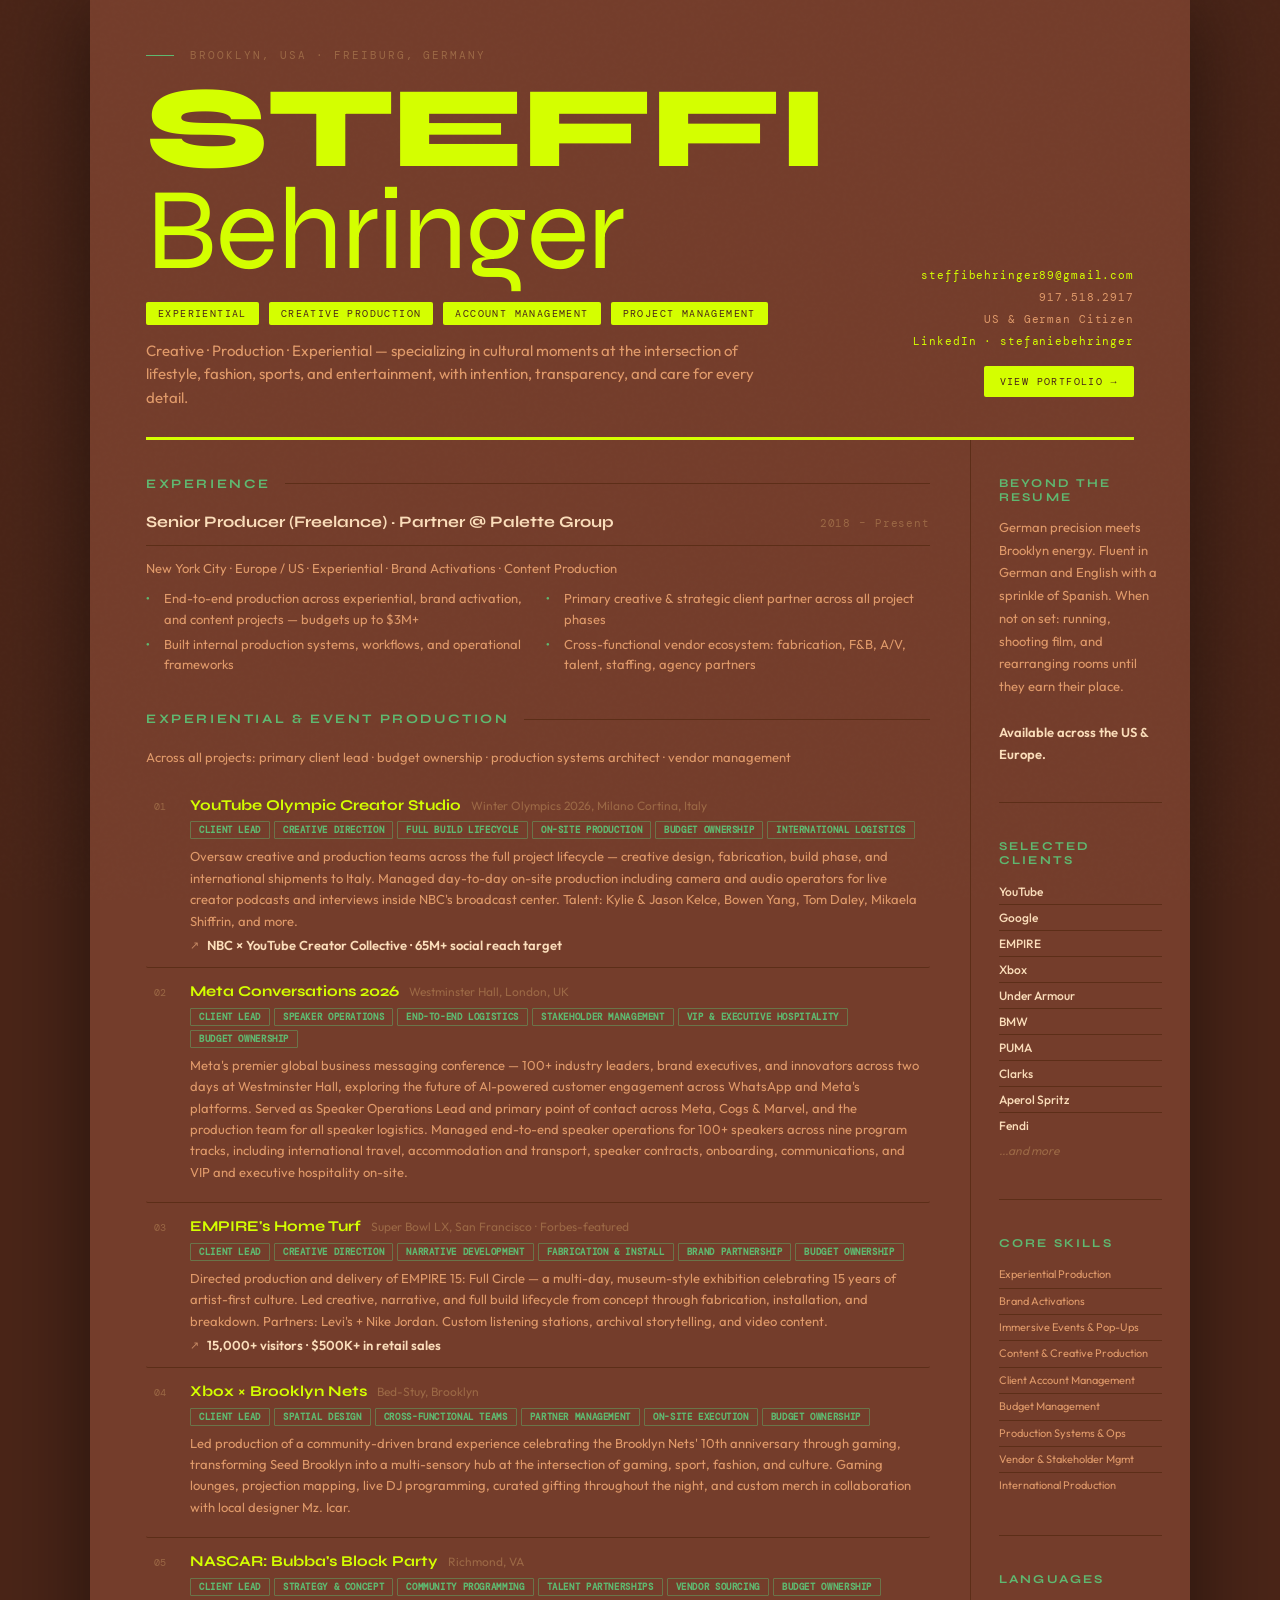
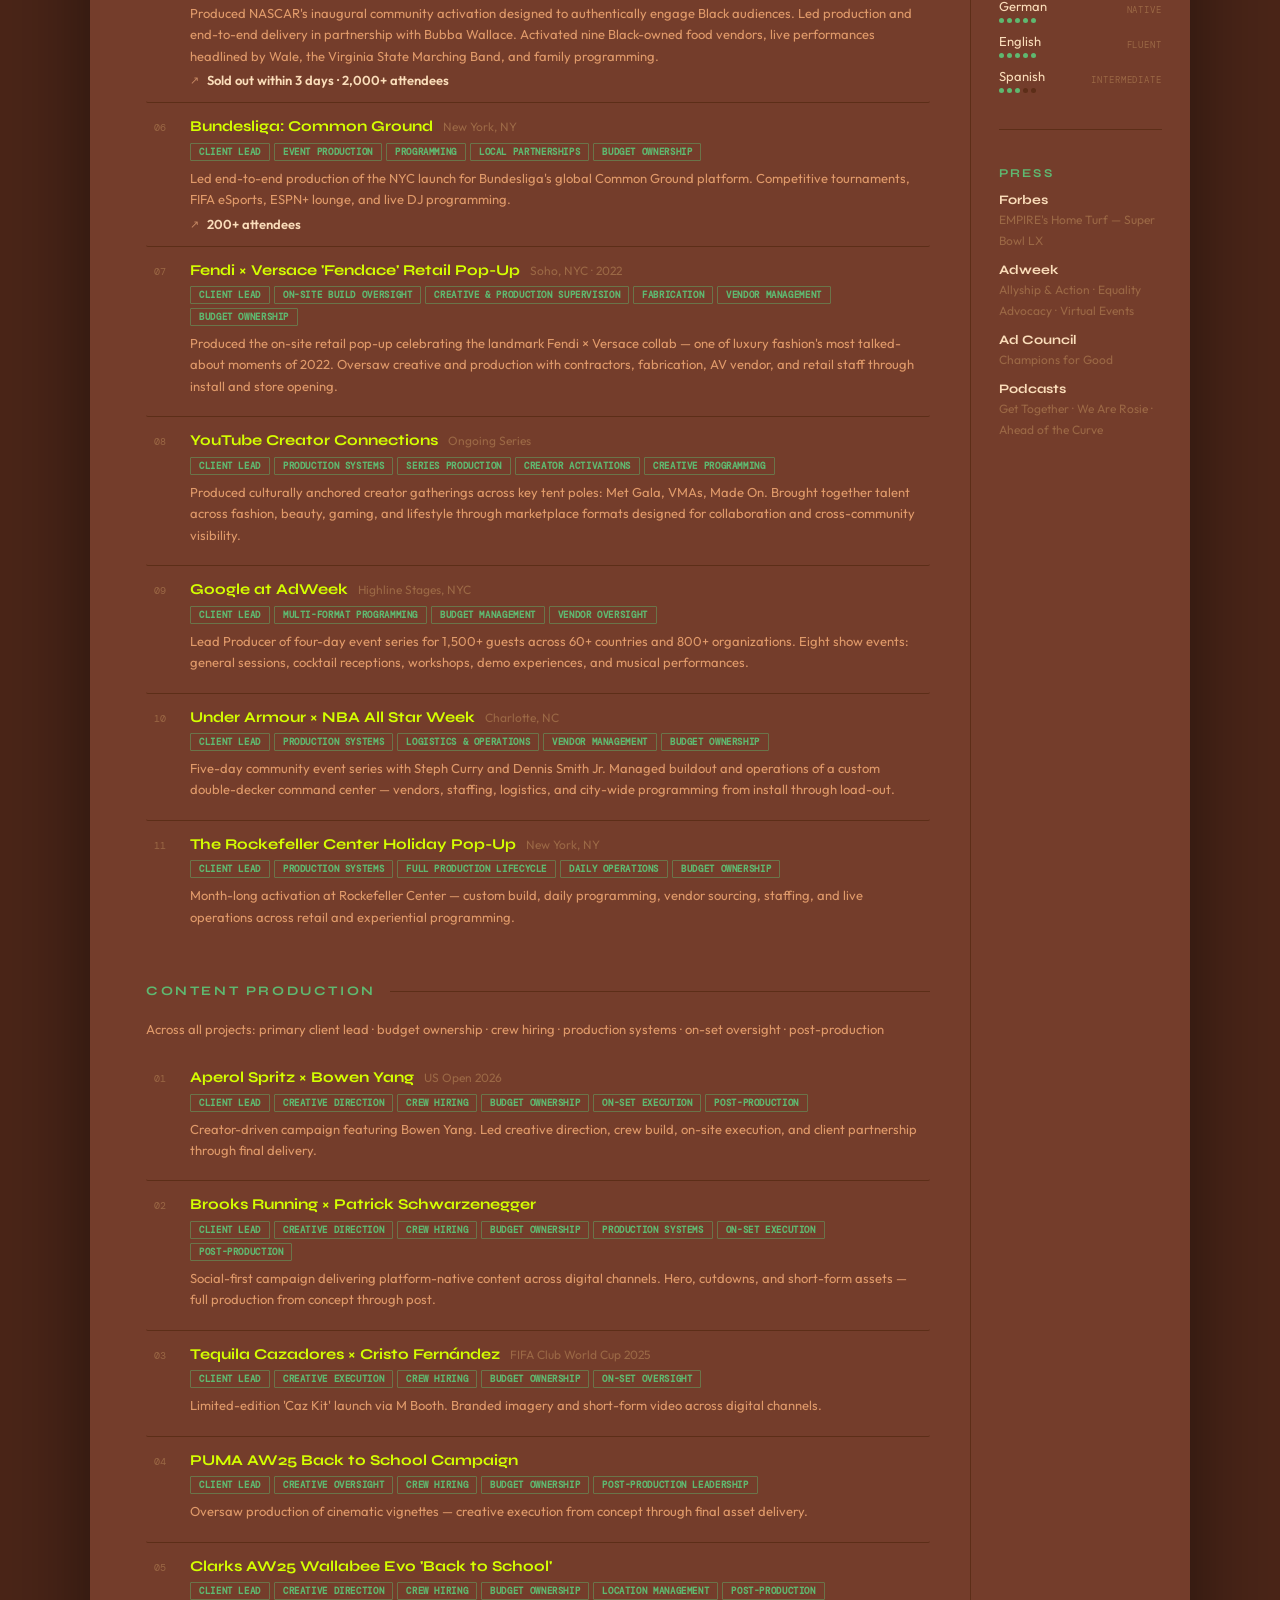
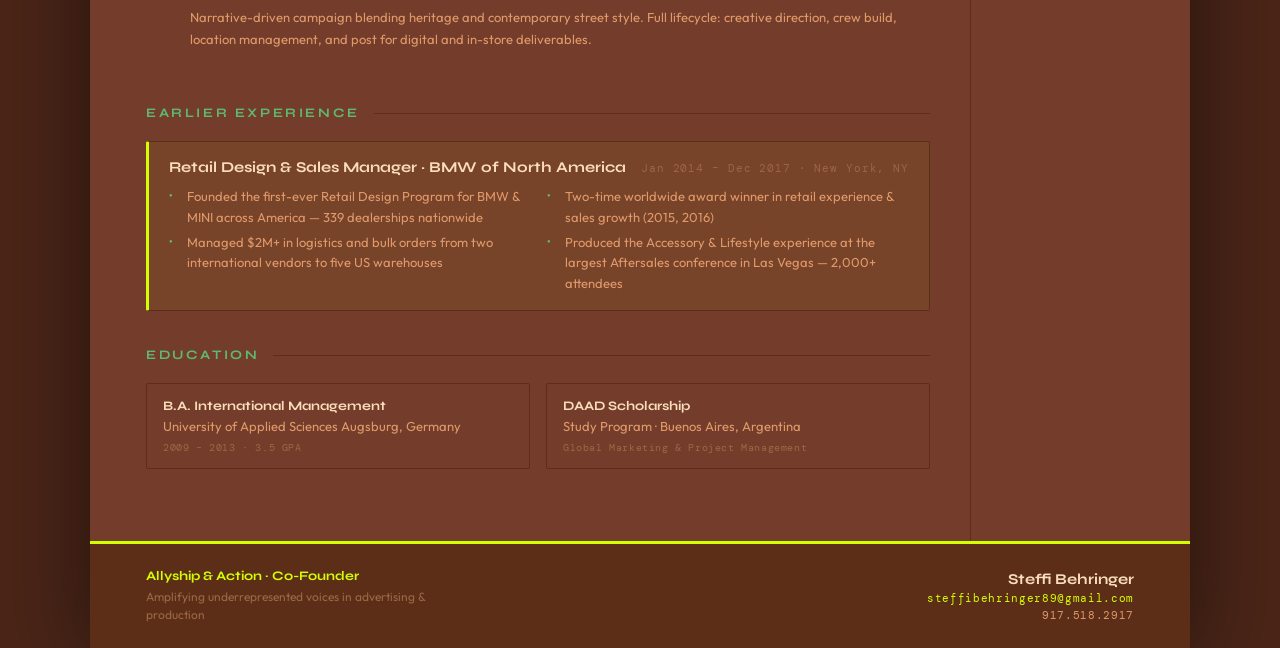
==== resume/index.html @ 8897d14d "Rebuild: portfolio homepage + resume, real photos, client-name grid" ====
<!DOCTYPE html>
<html lang="en">
<head>
<meta charset="UTF-8">
<meta name="viewport" content="width=device-width, initial-scale=1.0">
<title>Steffi Behringer — Producer</title>
<link rel="preconnect" href="https://fonts.googleapis.com">
<link rel="preconnect" href="https://fonts.gstatic.com" crossorigin>
<link href="https://fonts.googleapis.com/css2?family=Syne:wght@400;600;700;800&family=Outfit:wght@300;400;500;600&family=DM+Mono:wght@300;400&display=swap" rel="stylesheet">

<style>
* { box-sizing: border-box; margin: 0; padding: 0; }

:root {
  --bg:     #743D2B;
  --ink:    #FADDBA;
  --neon:   #D4FF00;
  --peach:  #C68863;
  --green:  #5FB870;
  --mid:    #E09A6A;
  --lt:     #9B6845;
  --rule:   #5C2E18;
  --display:'Syne', sans-serif;
  --body:   'Outfit', sans-serif;
  --mono:   'DM Mono', monospace;
}

html { background: #4A2518; }

body {
  background: var(--bg);
  color: var(--ink);
  font-family: var(--body);
  max-width: 1100px;
  margin: 0 auto;
  position: relative;
  box-shadow: 0 8px 80px rgba(0,0,0,0.5);
  min-height: 100vh;
}

body::before {
  content: '';
  position: fixed;
  inset: 0;
  background-image: url("data:image/svg+xml,%3Csvg viewBox='0 0 256 256' xmlns='http://www.w3.org/2000/svg'%3E%3Cfilter id='noise'%3E%3CfeTurbulence type='fractalNoise' baseFrequency='0.9' numOctaves='4' stitchTiles='stitch'/%3E%3C/filter%3E%3Crect width='100%25' height='100%25' filter='url(%23noise)' opacity='0.04'/%3E%3C/svg%3E");
  pointer-events: none;
  opacity: 0.35;
  z-index: 0;
}

/* ── MASTHEAD ── */
.masthead {
  padding: 48px 56px 0;
  display: grid;
  grid-template-columns: 1fr auto;
  align-items: end;
  gap: 32px;
  position: relative;
  z-index: 1;
}

.issue-line {
  font-family: var(--mono);
  font-size: 11px;
  letter-spacing: 0.18em;
  color: var(--lt);
  text-transform: uppercase;
  margin-bottom: 16px;
  display: flex;
  align-items: center;
  gap: 16px;
}
.issue-line::before {
  content: '';
  display: inline-block;
  width: 28px; height: 1px;
  background: var(--green);
}

.name-first {
  font-family: var(--display);
  font-size: clamp(72px, 10vw, 116px);
  font-weight: 800;
  line-height: 0.88;
  color: var(--neon);
  letter-spacing: -0.02em;
  display: block;
}
.name-last {
  font-family: var(--display);
  font-size: clamp(72px, 10vw, 116px);
  font-weight: 400;
  line-height: 0.88;
  color: var(--neon);
  letter-spacing: -0.01em;
  display: block;
}

/* Pills: neon yellow bg, dark text */
.title-strip {
  margin-top: 20px;
  display: flex;
  align-items: center;
  gap: 10px;
  flex-wrap: wrap;
}
.title-pill {
  font-family: var(--mono);
  font-size: 10px;
  letter-spacing: 0.14em;
  text-transform: uppercase;
  color: #4A2518;
  background: var(--neon);
  padding: 5px 12px;
  border-radius: 2px;
}

.masthead-right {
  display: flex;
  flex-direction: column;
  align-items: flex-end;
  gap: 8px;
  padding-bottom: 12px;
}
.contact-line {
  font-family: var(--mono);
  font-size: 11px;
  letter-spacing: 0.08em;
  color: var(--mid);
  text-align: right;
  line-height: 2;
}
.contact-line a { color: var(--neon); text-decoration: none; }

/* ── VIEW PORTFOLIO BUTTON ── */
.portfolio-btn {
  font-family: var(--mono);
  font-size: 10px;
  letter-spacing: 0.14em;
  text-transform: uppercase;
  color: #4A2518;
  background: var(--neon);
  padding: 9px 16px;
  border-radius: 2px;
  text-decoration: none;
  display: inline-flex;
  align-items: center;
  gap: 8px;
  margin-top: 6px;
  transition: transform 0.15s ease, box-shadow 0.15s ease;
}
.portfolio-btn:hover { transform: translateY(-1px); box-shadow: 0 6px 18px rgba(0, 0, 0, 0.35); }

/* ── ACCENT RULE ── */
.accent-rule {
  height: 3px;
  background: var(--neon);
  margin: 28px 56px 0;
  position: relative;
  z-index: 1;
}

/* ── MAIN GRID ── */
.main-grid {
  display: grid;
  grid-template-columns: 1fr 220px;
  gap: 0;
  position: relative;
  z-index: 1;
}

/* ── SIDEBAR ── */
.sidebar {
  border-left: 1px solid var(--rule);
  padding: 36px 28px;
  display: flex;
  flex-direction: column;
  gap: 36px;
}

.sidebar-label {
  font-family: var(--display);
  font-size: 12px;
  font-weight: 700;
  letter-spacing: 0.18em;
  text-transform: uppercase;
  color: var(--green);
  margin-bottom: 12px;
  display: block;
}

.beyond-text {
  font-family: var(--body);
  font-size: 13px;
  line-height: 1.75;
  color: var(--mid);
}
.beyond-text strong {
  font-weight: 600;
  color: var(--ink);
}

.sidebar-divider { height: 1px; background: var(--rule); }

.competency-list { list-style: none; }
.competency-list li {
  font-family: var(--body);
  font-size: 11px;
  color: var(--mid);
  padding: 5px 0;
  border-bottom: 1px solid var(--rule);
  line-height: 1.4;
}
.competency-list li:last-child { border-bottom: none; }

.press-item { margin-bottom: 12px; }
.press-outlet {
  font-family: var(--display);
  font-size: 13px;
  font-weight: 700;
  color: var(--ink);
  display: block;
}
.press-desc {
  font-family: var(--body);
  font-size: 12px;
  color: var(--lt);
  line-height: 1.5;
}

.lang-list { display: flex; flex-direction: column; gap: 10px; }
.lang-item { display: flex; justify-content: space-between; align-items: center; }
.lang-name { font-family: var(--body); font-size: 13px; color: var(--ink); }
.lang-level { font-family: var(--mono); font-size: 9px; letter-spacing: 0.1em; color: var(--lt); text-transform: uppercase; }
.lang-dots { display: flex; gap: 3px; margin-top: 4px; }
.lang-dot { width: 5px; height: 5px; border-radius: 50%; background: var(--rule); }
.lang-dot.filled { background: var(--green); }

/* ── MAIN CONTENT ── */
.content { padding: 36px 40px 36px 56px; }

.section { margin-bottom: 36px; }

.section-header {
  display: flex;
  align-items: center;
  gap: 14px;
  margin-bottom: 20px;
}
.section-title {
  font-family: var(--display);
  font-size: 13px;
  font-weight: 700;
  letter-spacing: 0.2em;
  text-transform: uppercase;
  color: var(--green);
  white-space: nowrap;
}
.section-rule { flex: 1; height: 1px; background: var(--rule); }

.palette-role {
  display: grid;
  grid-template-columns: 1fr auto;
  align-items: baseline;
  gap: 16px;
  margin-bottom: 14px;
  padding-bottom: 14px;
  border-bottom: 1px solid var(--rule);
}
.palette-title {
  font-family: var(--display);
  font-size: 16px;
  font-weight: 700;
  color: var(--ink);
}
.palette-dates {
  font-family: var(--mono);
  font-size: 11px;
  letter-spacing: 0.08em;
  color: var(--lt);
}
.palette-meta {
  font-family: var(--body);
  font-size: 13px;
  color: var(--mid);
  margin-bottom: 12px;
}
.palette-bullets {
  list-style: none;
  display: grid;
  grid-template-columns: 1fr 1fr;
  gap: 4px 16px;
  margin-bottom: 4px;
}
.palette-bullets li {
  font-family: var(--body);
  font-size: 13px;
  color: var(--mid);
  padding-left: 18px;
  position: relative;
  line-height: 1.6;
}
.palette-bullets li::before {
  content: '●';
  position: absolute;
  left: 0;
  color: var(--green);
  font-size: 6px;
  top: 6px;
}

.subsection-label {
  font-family: var(--display);
  font-size: 14px;
  font-weight: 700;
  color: var(--ink);
  margin: 22px 0 14px;
  padding-bottom: 6px;
  border-bottom: 1px solid var(--rule);
  display: flex;
  align-items: center;
  gap: 10px;
}
.subsection-label::before {
  content: '';
  display: inline-block;
  width: 6px; height: 6px;
  border-radius: 50%;
  background: var(--neon);
  flex-shrink: 0;
}

.content-intro {
  font-family: var(--body);
  font-size: 13px;
  color: var(--mid);
  margin-bottom: 14px;
  line-height: 1.6;
}

.project-list { display: flex; flex-direction: column; gap: 0; }

.project-item {
  display: grid;
  grid-template-columns: auto 1fr;
  gap: 0 16px;
  padding: 14px 8px;
  border-bottom: 1px solid var(--rule);
  align-items: start;
  transition: background 0.15s;
  cursor: default;
  border-radius: 2px;
}
.project-item:hover { background: rgba(212,255,0,0.04); }
.project-item:last-child { border-bottom: none; }

.project-number {
  font-family: var(--mono);
  font-size: 10px;
  color: var(--lt);
  line-height: 1.8;
  min-width: 20px;
  padding-top: 2px;
}

.project-name-row {
  display: flex;
  align-items: baseline;
  gap: 10px;
  flex-wrap: wrap;
  margin-bottom: 6px;
}
.project-name {
  font-family: var(--display);
  font-size: 15px;
  font-weight: 700;
  color: var(--neon);
  line-height: 1.3;
}
.project-location {
  font-family: var(--body);
  font-size: 12px;
  color: var(--lt);
}

.project-tags {
  display: flex;
  flex-wrap: wrap;
  gap: 4px;
  margin-bottom: 7px;
}
.project-tag {
  font-family: var(--mono);
  font-size: 9px;
  font-weight: 700;
  letter-spacing: 0.07em;
  text-transform: uppercase;
  color: var(--green);
  border: 1px solid rgba(95,184,112,0.45);
  padding: 2px 8px;
  border-radius: 1px;
  background: transparent;
}

.project-desc {
  font-family: var(--body);
  font-size: 13px;
  color: var(--mid);
  line-height: 1.65;
  margin-bottom: 5px;
}
.project-impact {
  font-family: var(--body);
  font-size: 13px;
  font-weight: 600;
  color: var(--ink);
  display: flex;
  align-items: center;
  gap: 8px;
}
.project-impact::before { content: '↗'; color: var(--peach); font-size: 11px; font-family: var(--mono); font-weight: 300; }

/* ── BMW ── */
.bmw-block {
  background: rgba(212,255,0,0.03);
  border: 1px solid var(--rule);
  border-left: 3px solid var(--neon);
  padding: 16px 20px;
  border-radius: 2px;
}
.bmw-header {
  display: flex;
  justify-content: space-between;
  align-items: baseline;
  margin-bottom: 10px;
  flex-wrap: wrap;
  gap: 8px;
}
.bmw-title { font-family: var(--display); font-size: 15px; font-weight: 700; color: var(--ink); }
.bmw-dates { font-family: var(--mono); font-size: 11px; color: var(--lt); letter-spacing: 0.08em; }
.bmw-bullets { list-style: none; display: grid; grid-template-columns: 1fr 1fr; gap: 4px 16px; }
.bmw-bullets li {
  font-family: var(--body);
  font-size: 13px;
  color: var(--mid);
  padding-left: 18px;
  position: relative;
  line-height: 1.6;
}
.bmw-bullets li::before { content: '●'; position: absolute; left: 0; color: var(--green); font-size: 6px; top: 5px; }

/* ── EDUCATION ── */
.edu-strip { display: grid; grid-template-columns: 1fr 1fr; gap: 16px; }
.edu-card { padding: 14px 16px; border: 1px solid var(--rule); border-radius: 2px; }
.edu-degree { font-family: var(--display); font-size: 13px; font-weight: 700; color: var(--ink); margin-bottom: 3px; }
.edu-school { font-family: var(--body); font-size: 13px; color: var(--mid); line-height: 1.4; }
.edu-detail { font-family: var(--mono); font-size: 10px; color: var(--lt); letter-spacing: 0.06em; margin-top: 6px; }

/* ── FOOTER ── */
.footer-strip {
  border-top: 3px solid var(--neon);
  background: #5C2E18;
  padding: 24px 56px;
  display: flex;
  justify-content: space-between;
  align-items: center;
  flex-wrap: wrap;
  gap: 16px;
  position: relative;
  z-index: 1;
}
.footer-left {
  display: flex;
  flex-direction: column;
  gap: 4px;
}
.footer-allyship-title {
  font-family: var(--display);
  font-size: 13px;
  font-weight: 700;
  color: var(--neon);
}
.footer-allyship-sub {
  font-family: var(--body);
  font-size: 12px;
  color: var(--lt);
  max-width: 340px;
  line-height: 1.5;
}
.footer-right {
  display: flex;
  flex-direction: column;
  align-items: flex-end;
  gap: 3px;
}
.footer-name {
  font-family: var(--display);
  font-size: 15px;
  font-weight: 700;
  color: var(--ink);
}
.footer-contact-detail {
  font-family: var(--mono);
  font-size: 11px;
  letter-spacing: 0.06em;
  color: var(--mid);
}
.footer-contact-detail a { color: var(--neon); text-decoration: none; }

/* ── POSITIONING STATEMENT ── */
.positioning {
  font-family: var(--body);
  font-size: 15px;
  color: var(--mid);
  margin-top: 14px;
  margin-bottom: 0;
  line-height: 1.55;
  max-width: 620px;
}

/* ── CLIENT LOGO STRIP ── */
.client-strip {
  background: #5C2E18;
  border-top: 1px solid var(--rule);
  border-bottom: 1px solid var(--rule);
  padding: 18px 56px;
  position: relative;
  z-index: 1;
}
.client-strip-label {
  font-family: var(--mono);
  font-size: 9px;
  letter-spacing: 0.22em;
  text-transform: uppercase;
  color: var(--lt);
  margin-bottom: 14px;
  display: flex;
  align-items: center;
  gap: 12px;
}
.client-strip-label::after {
  content: '';
  flex: 1;
  height: 1px;
  background: var(--rule);
}
.client-logos {
  display: flex;
  align-items: center;
  flex-wrap: wrap;
}
.client-logo {
  font-family: var(--display);
  font-size: 12px;
  font-weight: 700;
  letter-spacing: 0.1em;
  text-transform: uppercase;
  color: var(--neon);
  padding: 6px 20px;
  border-right: 1px solid var(--rule);
  transition: opacity 0.2s;
  white-space: nowrap;
}
.client-logo:last-child { border-right: none; }
.client-logo:hover { opacity: 0.7; }

@media print {
  html { background: var(--bg); }
  body { box-shadow: none; max-width: 100%; }
  .project-item:hover { background: transparent; }
}
</style>
</head>
<body>

<!-- ── MASTHEAD ── -->
<header class="masthead">
  <div class="masthead-left">
    <div class="issue-line">Brooklyn, USA · Freiburg, Germany</div>
    <div class="name-block">
      <span class="name-first">STEFFI</span>
      <span class="name-last">Behringer</span>
    </div>
    <div class="title-strip">
      <span class="title-pill">Experiential</span>
      <span class="title-pill">Creative Production</span>
      <span class="title-pill">Account Management</span>
      <span class="title-pill">Project Management</span>
    </div>
    <p class="positioning">Creative · Production · Experiential — specializing in cultural moments at the intersection of lifestyle, fashion, sports, and entertainment, with intention, transparency, and care for every detail.</p>
  </div>
  <div class="masthead-right">
    <div class="contact-line">
      <a href="mailto:steffibehringer89@gmail.com">steffibehringer89@gmail.com</a><br>
      917.518.2917<br>
      US &amp; German Citizen<br>
      <a href="https://linkedin.com/in/stefaniebehringer">LinkedIn · stefaniebehringer</a>
    </div>
    <a href="../" class="portfolio-btn">View Portfolio →</a>
  </div>
</header>

<div class="accent-rule"></div>

<!-- ── MAIN ── -->
<div class="main-grid">

  <!-- ── CONTENT ── -->
  <main class="content">

    <!-- PALETTE GROUP -->
    <section class="section">
      <div class="section-header">
        <span class="section-title">Experience</span>
        <div class="section-rule"></div>
      </div>
      <div class="palette-role">
        <div class="palette-title">Senior Producer (Freelance)  ·  Partner @ Palette Group</div>
        <div class="palette-dates">2018 – Present</div>
      </div>
      <div class="palette-meta">New York City · Europe / US · Experiential · Brand Activations · Content Production</div>
      <ul class="palette-bullets">
        <li>End-to-end production across experiential, brand activation, and content projects — budgets up to $3M+</li>
        <li>Primary creative &amp; strategic client partner across all project phases</li>
        <li>Built internal production systems, workflows, and operational frameworks</li>
        <li>Cross-functional vendor ecosystem: fabrication, F&amp;B, A/V, talent, staffing, agency partners</li>
      </ul>
    </section>

    <!-- EXPERIENTIAL -->
    <section class="section">
      <div class="section-header">
        <span class="section-title">Experiential &amp; Event Production</span>
        <div class="section-rule"></div>
      </div>
      <p class="content-intro">Across all projects: primary client lead · budget ownership · production systems architect · vendor management</p>

      <div class="project-list">

        <div class="project-item">
          <div class="project-number">01</div>
          <div class="project-body">
            <div class="project-name-row">
              <span class="project-name">YouTube Olympic Creator Studio</span>
              <span class="project-location">Winter Olympics 2026, Milano Cortina, Italy</span>
            </div>
            <div class="project-tags">
              <span class="project-tag">Client Lead</span>
              <span class="project-tag">Creative Direction</span>
              <span class="project-tag">Full Build Lifecycle</span>
              <span class="project-tag">On-Site Production</span>
              <span class="project-tag">Budget Ownership</span>
              <span class="project-tag">International Logistics</span>
            </div>
            <p class="project-desc">Oversaw creative and production teams across the full project lifecycle — creative design, fabrication, build phase, and international shipments to Italy. Managed day-to-day on-site production including camera and audio operators for live creator podcasts and interviews inside NBC's broadcast center. Talent: Kylie &amp; Jason Kelce, Bowen Yang, Tom Daley, Mikaela Shiffrin, and more.</p>
            <div class="project-impact">NBC × YouTube Creator Collective · 65M+ social reach target</div>
          </div>
        </div>

        <div class="project-item">
          <div class="project-number">02</div>
          <div class="project-body">
            <div class="project-name-row">
              <span class="project-name">Meta Conversations 2026</span>
              <span class="project-location">Westminster Hall, London, UK</span>
            </div>
            <div class="project-tags">
              <span class="project-tag">Client Lead</span>
              <span class="project-tag">Speaker Operations</span>
              <span class="project-tag">End-to-End Logistics</span>
              <span class="project-tag">Stakeholder Management</span>
              <span class="project-tag">VIP &amp; Executive Hospitality</span>
              <span class="project-tag">Budget Ownership</span>
            </div>
            <p class="project-desc">Meta's premier global business messaging conference — 100+ industry leaders, brand executives, and innovators across two days at Westminster Hall, exploring the future of AI-powered customer engagement across WhatsApp and Meta's platforms. Served as Speaker Operations Lead and primary point of contact across Meta, Cogs &amp; Marvel, and the production team for all speaker logistics. Managed end-to-end speaker operations for 100+ speakers across nine program tracks, including international travel, accommodation and transport, speaker contracts, onboarding, communications, and VIP and executive hospitality on-site.</p>
          </div>
        </div>

        <div class="project-item">
          <div class="project-number">03</div>
          <div class="project-body">
            <div class="project-name-row">
              <span class="project-name">EMPIRE's Home Turf</span>
              <span class="project-location">Super Bowl LX, San Francisco · Forbes-featured</span>
            </div>
            <div class="project-tags">
              <span class="project-tag">Client Lead</span>
              <span class="project-tag">Creative Direction</span>
              <span class="project-tag">Narrative Development</span>
              <span class="project-tag">Fabrication &amp; Install</span>
              <span class="project-tag">Brand Partnership</span>
              <span class="project-tag">Budget Ownership</span>
            </div>
            <p class="project-desc">Directed production and delivery of EMPIRE 15: Full Circle — a multi-day, museum-style exhibition celebrating 15 years of artist-first culture. Led creative, narrative, and full build lifecycle from concept through fabrication, installation, and breakdown. Partners: Levi's + Nike Jordan. Custom listening stations, archival storytelling, and video content.</p>
            <div class="project-impact">15,000+ visitors · $500K+ in retail sales</div>
          </div>
        </div>

        <div class="project-item">
          <div class="project-number">04</div>
          <div class="project-body">
            <div class="project-name-row">
              <span class="project-name">Xbox × Brooklyn Nets</span>
              <span class="project-location">Bed-Stuy, Brooklyn</span>
            </div>
            <div class="project-tags">
              <span class="project-tag">Client Lead</span>
              <span class="project-tag">Spatial Design</span>
              <span class="project-tag">Cross-Functional Teams</span>
              <span class="project-tag">Partner Management</span>
              <span class="project-tag">On-Site Execution</span>
              <span class="project-tag">Budget Ownership</span>
            </div>
            <p class="project-desc">Led production of a community-driven brand experience celebrating the Brooklyn Nets' 10th anniversary through gaming, transforming Seed Brooklyn into a multi-sensory hub at the intersection of gaming, sport, fashion, and culture. Gaming lounges, projection mapping, live DJ programming, curated gifting throughout the night, and custom merch in collaboration with local designer Mz. Icar.</p>
          </div>
        </div>

        <div class="project-item">
          <div class="project-number">05</div>
          <div class="project-body">
            <div class="project-name-row">
              <span class="project-name">NASCAR: Bubba's Block Party</span>
              <span class="project-location">Richmond, VA</span>
            </div>
            <div class="project-tags">
              <span class="project-tag">Client Lead</span>
              <span class="project-tag">Strategy &amp; Concept</span>
              <span class="project-tag">Community Programming</span>
              <span class="project-tag">Talent Partnerships</span>
              <span class="project-tag">Vendor Sourcing</span>
              <span class="project-tag">Budget Ownership</span>
            </div>
            <p class="project-desc">Produced NASCAR's inaugural community activation designed to authentically engage Black audiences. Led production and end-to-end delivery in partnership with Bubba Wallace. Activated nine Black-owned food vendors, live performances headlined by Wale, the Virginia State Marching Band, and family programming.</p>
            <div class="project-impact">Sold out within 3 days · 2,000+ attendees</div>
          </div>
        </div>

        <div class="project-item">
          <div class="project-number">06</div>
          <div class="project-body">
            <div class="project-name-row">
              <span class="project-name">Bundesliga: Common Ground</span>
              <span class="project-location">New York, NY</span>
            </div>
            <div class="project-tags">
              <span class="project-tag">Client Lead</span>
              <span class="project-tag">Event Production</span>
              <span class="project-tag">Programming</span>
              <span class="project-tag">Local Partnerships</span>
              <span class="project-tag">Budget Ownership</span>
            </div>
            <p class="project-desc">Led end-to-end production of the NYC launch for Bundesliga's global Common Ground platform. Competitive tournaments, FIFA eSports, ESPN+ lounge, and live DJ programming.</p>
            <div class="project-impact">200+ attendees</div>
          </div>
        </div>

        <div class="project-item">
          <div class="project-number">07</div>
          <div class="project-body">
            <div class="project-name-row">
              <span class="project-name">Fendi × Versace 'Fendace' Retail Pop-Up</span>
              <span class="project-location">Soho, NYC · 2022</span>
            </div>
            <div class="project-tags">
              <span class="project-tag">Client Lead</span>
              <span class="project-tag">On-Site Build Oversight</span>
              <span class="project-tag">Creative &amp; Production Supervision</span>
              <span class="project-tag">Fabrication</span>
              <span class="project-tag">Vendor Management</span>
              <span class="project-tag">Budget Ownership</span>
            </div>
            <p class="project-desc">Produced the on-site retail pop-up celebrating the landmark Fendi × Versace collab — one of luxury fashion's most talked-about moments of 2022. Oversaw creative and production with contractors, fabrication, AV vendor, and retail staff through install and store opening.</p>
          </div>
        </div>

        <div class="project-item">
          <div class="project-number">08</div>
          <div class="project-body">
            <div class="project-name-row">
              <span class="project-name">YouTube Creator Connections</span>
              <span class="project-location">Ongoing Series</span>
            </div>
            <div class="project-tags">
              <span class="project-tag">Client Lead</span>
              <span class="project-tag">Production Systems</span>
              <span class="project-tag">Series Production</span>
              <span class="project-tag">Creator Activations</span>
              <span class="project-tag">Creative Programming</span>
            </div>
            <p class="project-desc">Produced culturally anchored creator gatherings across key tent poles: Met Gala, VMAs, Made On. Brought together talent across fashion, beauty, gaming, and lifestyle through marketplace formats designed for collaboration and cross-community visibility.</p>
          </div>
        </div>

        <div class="project-item">
          <div class="project-number">09</div>
          <div class="project-body">
            <div class="project-name-row">
              <span class="project-name">Google at AdWeek</span>
              <span class="project-location">Highline Stages, NYC</span>
            </div>
            <div class="project-tags">
              <span class="project-tag">Client Lead</span>
              <span class="project-tag">Multi-Format Programming</span>
              <span class="project-tag">Budget Management</span>
              <span class="project-tag">Vendor Oversight</span>
            </div>
            <p class="project-desc">Lead Producer of four-day event series for 1,500+ guests across 60+ countries and 800+ organizations. Eight show events: general sessions, cocktail receptions, workshops, demo experiences, and musical performances.</p>
          </div>
        </div>

        <div class="project-item">
          <div class="project-number">10</div>
          <div class="project-body">
            <div class="project-name-row">
              <span class="project-name">Under Armour × NBA All Star Week</span>
              <span class="project-location">Charlotte, NC</span>
            </div>
            <div class="project-tags">
              <span class="project-tag">Client Lead</span>
              <span class="project-tag">Production Systems</span>
              <span class="project-tag">Logistics &amp; Operations</span>
              <span class="project-tag">Vendor Management</span>
              <span class="project-tag">Budget Ownership</span>
            </div>
            <p class="project-desc">Five-day community event series with Steph Curry and Dennis Smith Jr. Managed buildout and operations of a custom double-decker command center — vendors, staffing, logistics, and city-wide programming from install through load-out.</p>
          </div>
        </div>

        <div class="project-item">
          <div class="project-number">11</div>
          <div class="project-body">
            <div class="project-name-row">
              <span class="project-name">The Rockefeller Center Holiday Pop-Up</span>
              <span class="project-location">New York, NY</span>
            </div>
            <div class="project-tags">
              <span class="project-tag">Client Lead</span>
              <span class="project-tag">Production Systems</span>
              <span class="project-tag">Full Production Lifecycle</span>
              <span class="project-tag">Daily Operations</span>
              <span class="project-tag">Budget Ownership</span>
            </div>
            <p class="project-desc">Month-long activation at Rockefeller Center — custom build, daily programming, vendor sourcing, staffing, and live operations across retail and experiential programming.</p>
          </div>
        </div>

      </div>
    </section>

    <!-- CONTENT PRODUCTION -->
    <section class="section">
      <div class="section-header">
        <span class="section-title">Content Production</span>
        <div class="section-rule"></div>
      </div>
      <p class="content-intro">Across all projects: primary client lead · budget ownership · crew hiring · production systems · on-set oversight · post-production</p>

      <div class="project-list">

        <div class="project-item">
          <div class="project-number">01</div>
          <div class="project-body">
            <div class="project-name-row">
              <span class="project-name">Aperol Spritz × Bowen Yang</span>
              <span class="project-location">US Open 2026</span>
            </div>
            <div class="project-tags">
              <span class="project-tag">Client Lead</span>
              <span class="project-tag">Creative Direction</span>
              <span class="project-tag">Crew Hiring</span>
              <span class="project-tag">Budget Ownership</span>
              <span class="project-tag">On-Set Execution</span>
              <span class="project-tag">Post-Production</span>
            </div>
            <p class="project-desc">Creator-driven campaign featuring Bowen Yang. Led creative direction, crew build, on-site execution, and client partnership through final delivery.</p>
          </div>
        </div>

        <div class="project-item">
          <div class="project-number">02</div>
          <div class="project-body">
            <div class="project-name-row">
              <span class="project-name">Brooks Running × Patrick Schwarzenegger</span>
            </div>
            <div class="project-tags">
              <span class="project-tag">Client Lead</span>
              <span class="project-tag">Creative Direction</span>
              <span class="project-tag">Crew Hiring</span>
              <span class="project-tag">Budget Ownership</span>
              <span class="project-tag">Production Systems</span>
              <span class="project-tag">On-Set Execution</span>
              <span class="project-tag">Post-Production</span>
            </div>
            <p class="project-desc">Social-first campaign delivering platform-native content across digital channels. Hero, cutdowns, and short-form assets — full production from concept through post.</p>
          </div>
        </div>

        <div class="project-item">
          <div class="project-number">03</div>
          <div class="project-body">
            <div class="project-name-row">
              <span class="project-name">Tequila Cazadores × Cristo Fernández</span>
              <span class="project-location">FIFA Club World Cup 2025</span>
            </div>
            <div class="project-tags">
              <span class="project-tag">Client Lead</span>
              <span class="project-tag">Creative Execution</span>
              <span class="project-tag">Crew Hiring</span>
              <span class="project-tag">Budget Ownership</span>
              <span class="project-tag">On-Set Oversight</span>
            </div>
            <p class="project-desc">Limited-edition 'Caz Kit' launch via M Booth. Branded imagery and short-form video across digital channels.</p>
          </div>
        </div>

        <div class="project-item">
          <div class="project-number">04</div>
          <div class="project-body">
            <div class="project-name-row">
              <span class="project-name">PUMA AW25 Back to School Campaign</span>
            </div>
            <div class="project-tags">
              <span class="project-tag">Client Lead</span>
              <span class="project-tag">Creative Oversight</span>
              <span class="project-tag">Crew Hiring</span>
              <span class="project-tag">Budget Ownership</span>
              <span class="project-tag">Post-Production Leadership</span>
            </div>
            <p class="project-desc">Oversaw production of cinematic vignettes — creative execution from concept through final asset delivery.</p>
          </div>
        </div>

        <div class="project-item">
          <div class="project-number">05</div>
          <div class="project-body">
            <div class="project-name-row">
              <span class="project-name">Clarks AW25 Wallabee Evo 'Back to School'</span>
            </div>
            <div class="project-tags">
              <span class="project-tag">Client Lead</span>
              <span class="project-tag">Creative Direction</span>
              <span class="project-tag">Crew Hiring</span>
              <span class="project-tag">Budget Ownership</span>
              <span class="project-tag">Location Management</span>
              <span class="project-tag">Post-Production</span>
            </div>
            <p class="project-desc">Narrative-driven campaign blending heritage and contemporary street style. Full lifecycle: creative direction, crew build, location management, and post for digital and in-store deliverables.</p>
          </div>
        </div>

      </div>
    </section>

    <!-- BMW -->
    <section class="section">
      <div class="section-header">
        <span class="section-title">Earlier Experience</span>
        <div class="section-rule"></div>
      </div>
      <div class="bmw-block">
        <div class="bmw-header">
          <div class="bmw-title">Retail Design &amp; Sales Manager · BMW of North America</div>
          <div class="bmw-dates">Jan 2014 – Dec 2017 · New York, NY</div>
        </div>
        <ul class="bmw-bullets">
          <li>Founded the first-ever Retail Design Program for BMW &amp; MINI across America — 339 dealerships nationwide</li>
          <li>Two-time worldwide award winner in retail experience &amp; sales growth (2015, 2016)</li>
          <li>Managed $2M+ in logistics and bulk orders from two international vendors to five US warehouses</li>
          <li>Produced the Accessory &amp; Lifestyle experience at the largest Aftersales conference in Las Vegas — 2,000+ attendees</li>
        </ul>
      </div>
    </section>

    <!-- EDUCATION -->
    <section class="section">
      <div class="section-header">
        <span class="section-title">Education</span>
        <div class="section-rule"></div>
      </div>
      <div class="edu-strip">
        <div class="edu-card">
          <div class="edu-degree">B.A. International Management</div>
          <div class="edu-school">University of Applied Sciences Augsburg, Germany</div>
          <div class="edu-detail">2009 – 2013 · 3.5 GPA</div>
        </div>
        <div class="edu-card">
          <div class="edu-degree">DAAD Scholarship</div>
          <div class="edu-school">Study Program · Buenos Aires, Argentina</div>
          <div class="edu-detail">Global Marketing &amp; Project Management</div>
        </div>
      </div>
    </section>

  </main>

  <!-- ── SIDEBAR ── -->
  <aside class="sidebar">

    <div>
      <span class="sidebar-label">Beyond the Resume</span>
      <p class="beyond-text">
        German precision meets Brooklyn energy. Fluent in German and English with a sprinkle of Spanish. When not on set: running, shooting film, and rearranging rooms until they earn their place.<br><br>
        <strong>Available across the US &amp; Europe.</strong>
      </p>
    </div>

    <div class="sidebar-divider"></div>

    <div>
      <span class="sidebar-label">Selected Clients</span>
      <div class="competency-list">
        <div style="font-family:var(--body);font-size:12px;color:var(--ink);padding:5px 0;border-bottom:1px solid var(--rule);font-weight:500;">YouTube</div>
        <div style="font-family:var(--body);font-size:12px;color:var(--ink);padding:5px 0;border-bottom:1px solid var(--rule);font-weight:500;">Google</div>
        <div style="font-family:var(--body);font-size:12px;color:var(--ink);padding:5px 0;border-bottom:1px solid var(--rule);font-weight:500;">EMPIRE</div>
        <div style="font-family:var(--body);font-size:12px;color:var(--ink);padding:5px 0;border-bottom:1px solid var(--rule);font-weight:500;">Xbox</div>
        <div style="font-family:var(--body);font-size:12px;color:var(--ink);padding:5px 0;border-bottom:1px solid var(--rule);font-weight:500;">Under Armour</div>
        <div style="font-family:var(--body);font-size:12px;color:var(--ink);padding:5px 0;border-bottom:1px solid var(--rule);font-weight:500;">BMW</div>
        <div style="font-family:var(--body);font-size:12px;color:var(--ink);padding:5px 0;border-bottom:1px solid var(--rule);font-weight:500;">PUMA</div>
        <div style="font-family:var(--body);font-size:12px;color:var(--ink);padding:5px 0;border-bottom:1px solid var(--rule);font-weight:500;">Clarks</div>
        <div style="font-family:var(--body);font-size:12px;color:var(--ink);padding:5px 0;border-bottom:1px solid var(--rule);font-weight:500;">Aperol Spritz</div>
        <div style="font-family:var(--body);font-size:12px;color:var(--ink);padding:5px 0;font-weight:500;">Fendi</div>
        <div style="font-family:var(--body);font-size:12px;color:var(--lt);padding:5px 0;font-style:italic;">...and more</div>
      </div>
    </div>

    <div class="sidebar-divider"></div>

    <div>
      <span class="sidebar-label">Core Skills</span>
      <ul class="competency-list">
        <li>Experiential Production</li>
        <li>Brand Activations</li>
        <li>Immersive Events &amp; Pop-Ups</li>
        <li>Content &amp; Creative Production</li>
        <li>Client Account Management</li>
        <li>Budget Management</li>
        <li>Production Systems &amp; Ops</li>
        <li>Vendor &amp; Stakeholder Mgmt</li>
        <li>International Production</li>
      </ul>
    </div>

    <div class="sidebar-divider"></div>

    <div>
      <span class="sidebar-label">Languages</span>
      <div class="lang-list">
        <div class="lang-item">
          <div>
            <div class="lang-name">German</div>
            <div class="lang-dots">
              <div class="lang-dot filled"></div><div class="lang-dot filled"></div>
              <div class="lang-dot filled"></div><div class="lang-dot filled"></div>
              <div class="lang-dot filled"></div>
            </div>
          </div>
          <div class="lang-level">Native</div>
        </div>
        <div class="lang-item">
          <div>
            <div class="lang-name">English</div>
            <div class="lang-dots">
              <div class="lang-dot filled"></div><div class="lang-dot filled"></div>
              <div class="lang-dot filled"></div><div class="lang-dot filled"></div>
              <div class="lang-dot filled"></div>
            </div>
          </div>
          <div class="lang-level">Fluent</div>
        </div>
        <div class="lang-item">
          <div>
            <div class="lang-name">Spanish</div>
            <div class="lang-dots">
              <div class="lang-dot filled"></div><div class="lang-dot filled"></div>
              <div class="lang-dot filled"></div><div class="lang-dot"></div>
              <div class="lang-dot"></div>
            </div>
          </div>
          <div class="lang-level">Intermediate</div>
        </div>
      </div>
    </div>

    <div class="sidebar-divider"></div>

    <div>
      <span class="sidebar-label">Press</span>
      <div class="press-list">
        <div class="press-item">
          <span class="press-outlet">Forbes</span>
          <span class="press-desc">EMPIRE's Home Turf — Super Bowl LX</span>
        </div>
        <div class="press-item">
          <span class="press-outlet">Adweek</span>
          <span class="press-desc">Allyship &amp; Action · Equality Advocacy · Virtual Events</span>
        </div>
        <div class="press-item">
          <span class="press-outlet">Ad Council</span>
          <span class="press-desc">Champions for Good</span>
        </div>
        <div class="press-item">
          <span class="press-outlet">Podcasts</span>
          <span class="press-desc">Get Together · We Are Rosie · Ahead of the Curve</span>
        </div>
      </div>
    </div>

  </aside>
</div>

<!-- ── FOOTER ── -->
<footer class="footer-strip">
  <div class="footer-left">
    <div class="footer-allyship-title">Allyship &amp; Action · Co-Founder</div>
    <div class="footer-allyship-sub">Amplifying underrepresented voices in advertising &amp; production</div>
  </div>
  <div class="footer-right">
    <div class="footer-name">Steffi Behringer</div>
    <div class="footer-contact-detail"><a href="mailto:steffibehringer89@gmail.com">steffibehringer89@gmail.com</a></div>
    <div class="footer-contact-detail">917.518.2917</div>
  </div>
</footer>

</body>
</html>
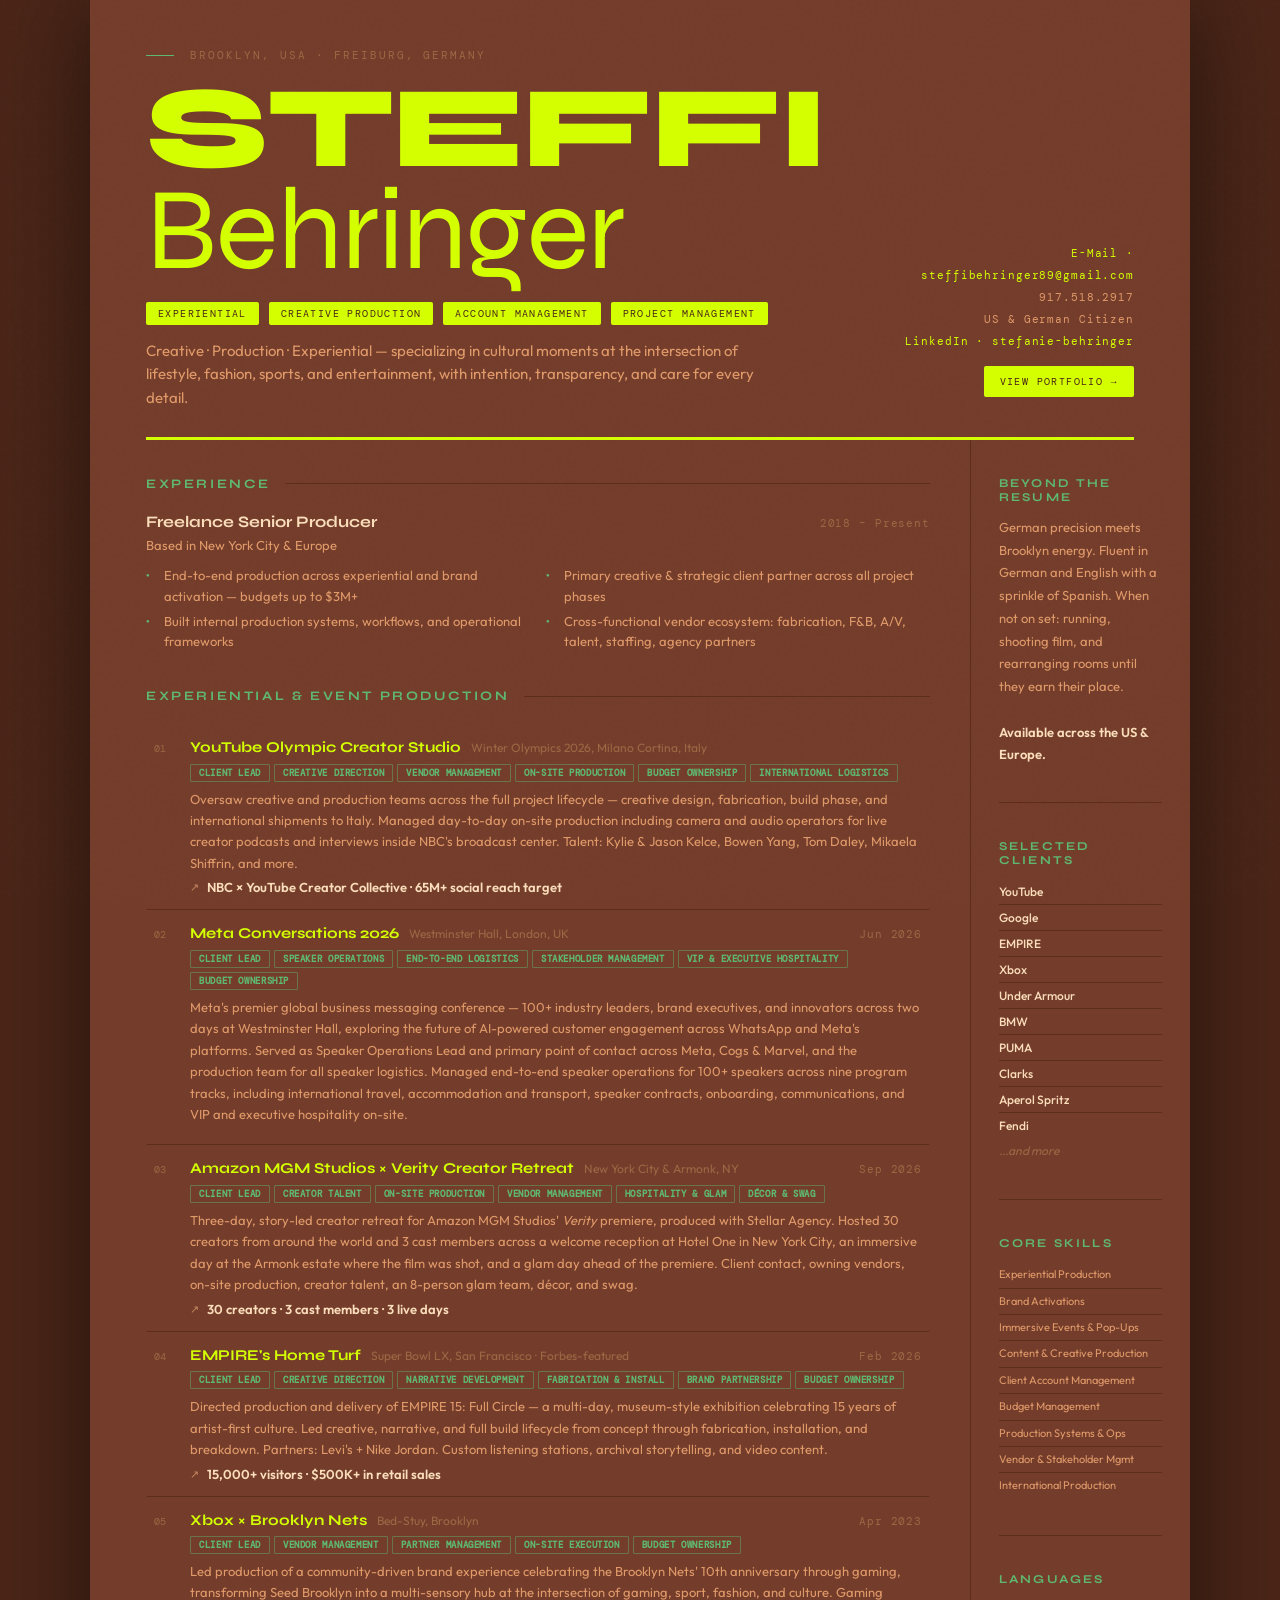
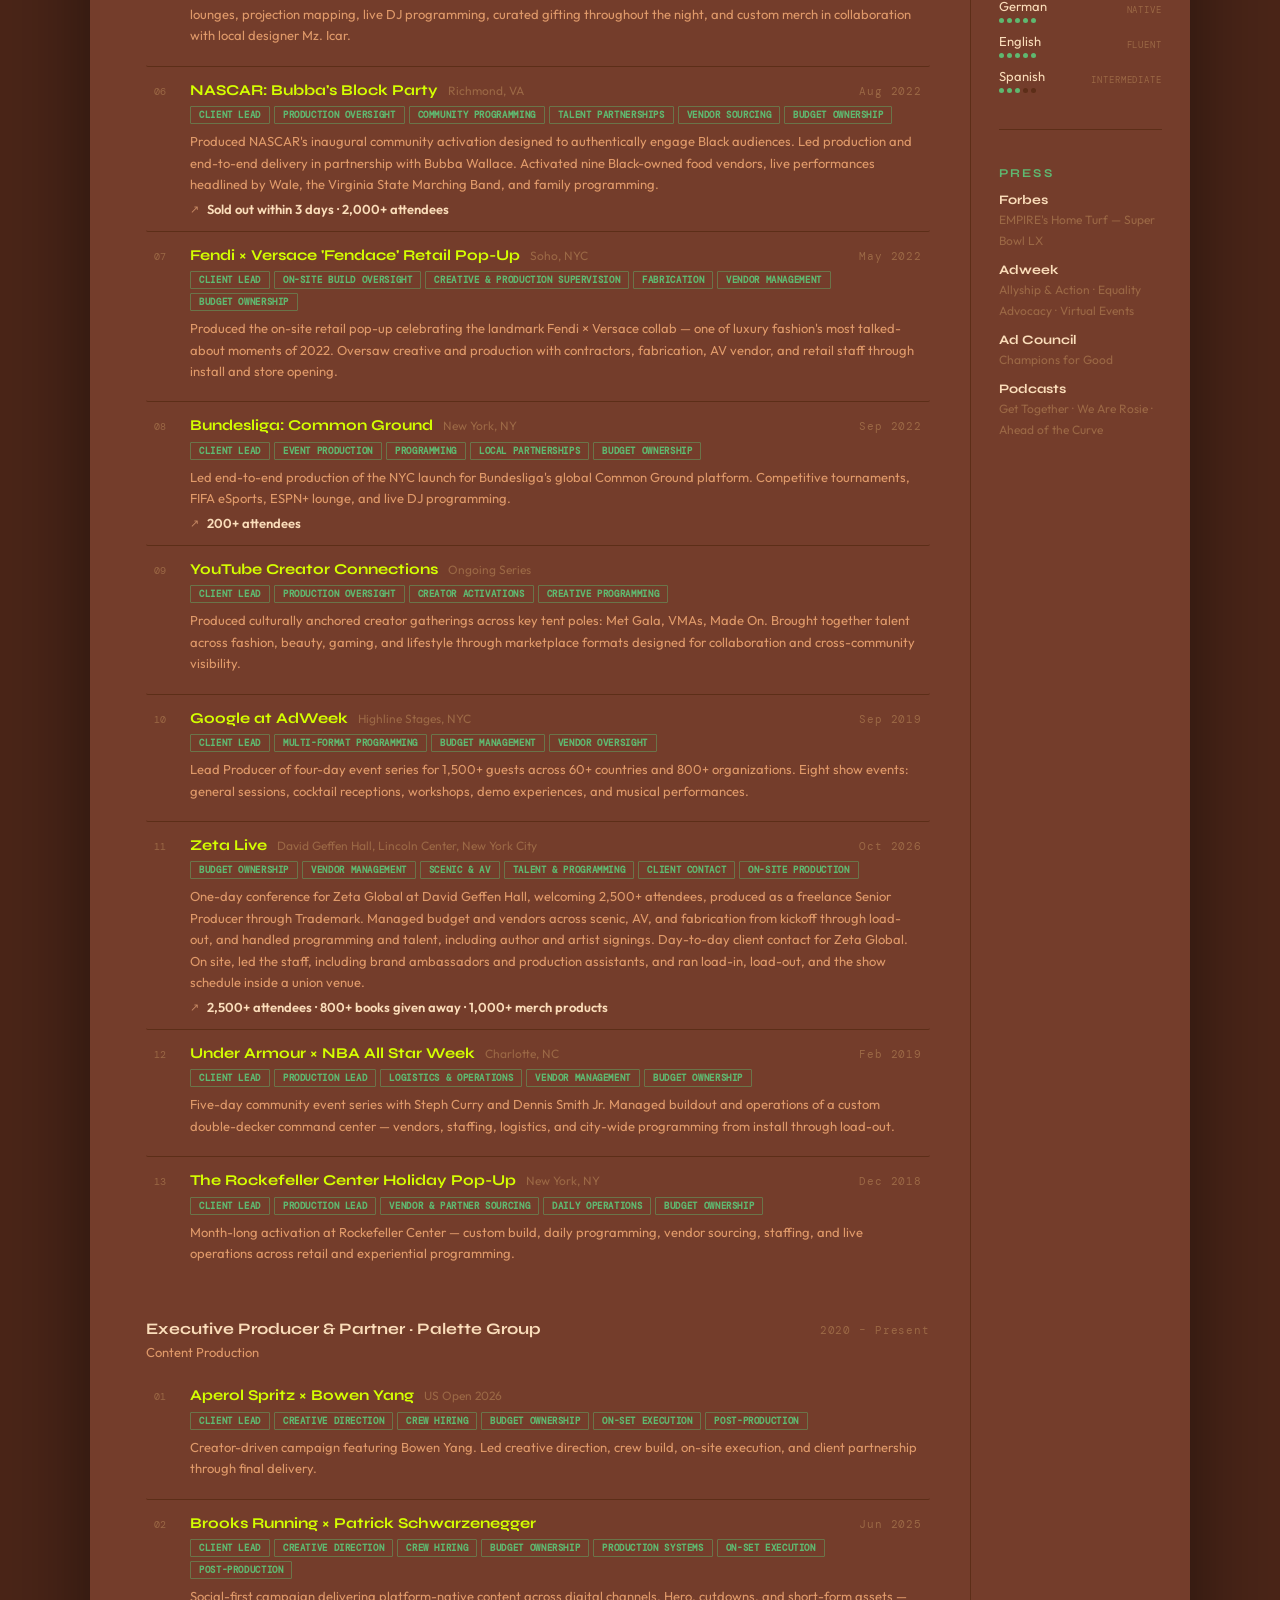
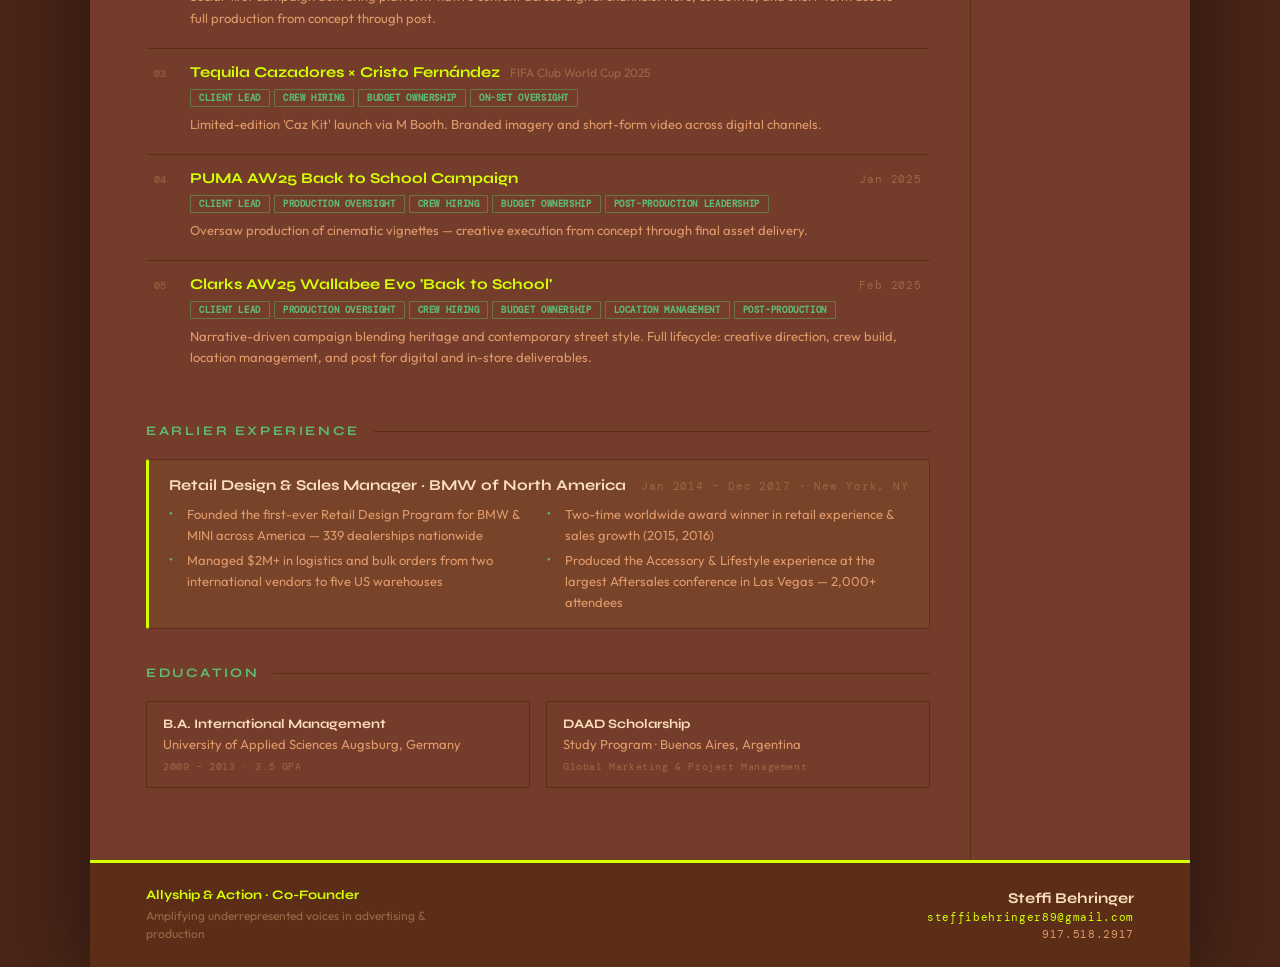
==== commit 58e72586: "Add files via upload" ====
--- a/resume/index.html
+++ b/resume/index.html
@@ -132,25 +132,6 @@
 }
 .contact-line a { color: var(--neon); text-decoration: none; }
 
-/* ── VIEW PORTFOLIO BUTTON ── */
-.portfolio-btn {
-  font-family: var(--mono);
-  font-size: 10px;
-  letter-spacing: 0.14em;
-  text-transform: uppercase;
-  color: #4A2518;
-  background: var(--neon);
-  padding: 9px 16px;
-  border-radius: 2px;
-  text-decoration: none;
-  display: inline-flex;
-  align-items: center;
-  gap: 8px;
-  margin-top: 6px;
-  transition: transform 0.15s ease, box-shadow 0.15s ease;
-}
-.portfolio-btn:hover { transform: translateY(-1px); box-shadow: 0 6px 18px rgba(0, 0, 0, 0.35); }
-
 /* ── ACCENT RULE ── */
 .accent-rule {
   height: 3px;
@@ -263,9 +244,7 @@
   grid-template-columns: 1fr auto;
   align-items: baseline;
   gap: 16px;
-  margin-bottom: 14px;
-  padding-bottom: 14px;
-  border-bottom: 1px solid var(--rule);
+  margin-bottom: 6px;
 }
 .palette-title {
   font-family: var(--display);
@@ -564,11 +543,21 @@
 .client-logo:last-child { border-right: none; }
 .client-logo:hover { opacity: 0.7; }
 
+@page { size: letter; margin: 0; }
 @media print {
-  html { background: var(--bg); }
-  body { box-shadow: none; max-width: 100%; }
+  html { background: var(--bg); zoom: 0.74; -webkit-print-color-adjust: exact; print-color-adjust: exact; }
+  body { box-shadow: none; max-width: 1100px; margin: 0 auto; }
+  body::before { display: none; }
+  .masthead, .accent-rule, .main-grid, .footer-strip { animation: none; }
+  .project-item, .bmw-block, .edu-card, .press-item, .lang-item { break-inside: avoid; page-break-inside: avoid; }
+  .section-header, .subsection-label { break-after: avoid; page-break-after: avoid; }
   .project-item:hover { background: transparent; }
 }
+
+/* PROJECT DATES + PORTFOLIO BUTTON */
+.project-date { margin-left: auto; font-family: var(--mono); font-size: 10.5px; letter-spacing: 0.08em; color: var(--lt); white-space: nowrap; }
+.portfolio-btn { font-family: var(--mono); font-size: 10px; letter-spacing: 0.14em; text-transform: uppercase; color: #4A2518; background: var(--neon); padding: 9px 16px; border-radius: 2px; text-decoration: none; display: inline-flex; align-items: center; gap: 8px; margin-top: 6px; transition: transform 0.15s ease, box-shadow 0.15s ease; }
+.portfolio-btn:hover { transform: translateY(-1px); box-shadow: 0 6px 18px rgba(0, 0, 0, 0.35); }
 </style>
 </head>
 <body>
@@ -591,10 +580,10 @@
   </div>
   <div class="masthead-right">
     <div class="contact-line">
-      <a href="mailto:steffibehringer89@gmail.com">steffibehringer89@gmail.com</a><br>
+      <a href="mailto:steffibehringer89@gmail.com">E-Mail · steffibehringer89@gmail.com</a><br>
       917.518.2917<br>
       US &amp; German Citizen<br>
-      <a href="https://linkedin.com/in/stefaniebehringer">LinkedIn · stefaniebehringer</a>
+      <a href="https://www.linkedin.com/in/stefanie-behringer/" target="_blank" rel="noopener">LinkedIn · stefanie-behringer</a>
     </div>
     <a href="../" class="portfolio-btn">View Portfolio →</a>
   </div>
@@ -608,19 +597,19 @@
   <!-- ── CONTENT ── -->
   <main class="content">
 
-    <!-- PALETTE GROUP -->
+    <!-- FREELANCE -->
     <section class="section">
       <div class="section-header">
         <span class="section-title">Experience</span>
         <div class="section-rule"></div>
       </div>
       <div class="palette-role">
-        <div class="palette-title">Senior Producer (Freelance)  ·  Partner @ Palette Group</div>
+        <div class="palette-title">Freelance Senior Producer</div>
         <div class="palette-dates">2018 – Present</div>
       </div>
-      <div class="palette-meta">New York City · Europe / US · Experiential · Brand Activations · Content Production</div>
+      <div class="palette-meta">Based in New York City &amp; Europe</div>
       <ul class="palette-bullets">
-        <li>End-to-end production across experiential, brand activation, and content projects — budgets up to $3M+</li>
+        <li>End-to-end production across experiential and brand activation — budgets up to $3M+</li>
         <li>Primary creative &amp; strategic client partner across all project phases</li>
         <li>Built internal production systems, workflows, and operational frameworks</li>
         <li>Cross-functional vendor ecosystem: fabrication, F&amp;B, A/V, talent, staffing, agency partners</li>
@@ -633,7 +622,6 @@
         <span class="section-title">Experiential &amp; Event Production</span>
         <div class="section-rule"></div>
       </div>
-      <p class="content-intro">Across all projects: primary client lead · budget ownership · production systems architect · vendor management</p>
 
       <div class="project-list">
 
@@ -647,7 +635,7 @@
             <div class="project-tags">
               <span class="project-tag">Client Lead</span>
               <span class="project-tag">Creative Direction</span>
-              <span class="project-tag">Full Build Lifecycle</span>
+              <span class="project-tag">Vendor Management</span>
               <span class="project-tag">On-Site Production</span>
               <span class="project-tag">Budget Ownership</span>
               <span class="project-tag">International Logistics</span>
@@ -663,6 +651,7 @@
             <div class="project-name-row">
               <span class="project-name">Meta Conversations 2026</span>
               <span class="project-location">Westminster Hall, London, UK</span>
+              <span class="project-date">Jun 2026</span>
             </div>
             <div class="project-tags">
               <span class="project-tag">Client Lead</span>
@@ -680,8 +669,30 @@
           <div class="project-number">03</div>
           <div class="project-body">
             <div class="project-name-row">
+              <span class="project-name">Amazon MGM Studios × Verity Creator Retreat</span>
+              <span class="project-location">New York City &amp; Armonk, NY</span>
+              <span class="project-date">Sep 2026</span>
+            </div>
+            <div class="project-tags">
+              <span class="project-tag">Client Lead</span>
+              <span class="project-tag">Creator Talent</span>
+              <span class="project-tag">On-Site Production</span>
+              <span class="project-tag">Vendor Management</span>
+              <span class="project-tag">Hospitality &amp; Glam</span>
+              <span class="project-tag">Décor &amp; Swag</span>
+            </div>
+            <p class="project-desc">Three-day, story-led creator retreat for Amazon MGM Studios' <em>Verity</em> premiere, produced with Stellar Agency. Hosted 30 creators from around the world and 3 cast members across a welcome reception at Hotel One in New York City, an immersive day at the Armonk estate where the film was shot, and a glam day ahead of the premiere. Client contact, owning vendors, on-site production, creator talent, an 8-person glam team, décor, and swag.</p>
+            <div class="project-impact">30 creators · 3 cast members · 3 live days</div>
+          </div>
+        </div>
+
+        <div class="project-item">
+          <div class="project-number">04</div>
+          <div class="project-body">
+            <div class="project-name-row">
               <span class="project-name">EMPIRE's Home Turf</span>
               <span class="project-location">Super Bowl LX, San Francisco · Forbes-featured</span>
+              <span class="project-date">Feb 2026</span>
             </div>
             <div class="project-tags">
               <span class="project-tag">Client Lead</span>
@@ -697,16 +708,16 @@
         </div>
 
         <div class="project-item">
-          <div class="project-number">04</div>
+          <div class="project-number">05</div>
           <div class="project-body">
             <div class="project-name-row">
               <span class="project-name">Xbox × Brooklyn Nets</span>
               <span class="project-location">Bed-Stuy, Brooklyn</span>
-            </div>
-            <div class="project-tags">
-              <span class="project-tag">Client Lead</span>
-              <span class="project-tag">Spatial Design</span>
-              <span class="project-tag">Cross-Functional Teams</span>
+              <span class="project-date">Apr 2023</span>
+            </div>
+            <div class="project-tags">
+              <span class="project-tag">Client Lead</span>
+              <span class="project-tag">Vendor Management</span>
               <span class="project-tag">Partner Management</span>
               <span class="project-tag">On-Site Execution</span>
               <span class="project-tag">Budget Ownership</span>
@@ -716,15 +727,16 @@
         </div>
 
         <div class="project-item">
-          <div class="project-number">05</div>
+          <div class="project-number">06</div>
           <div class="project-body">
             <div class="project-name-row">
               <span class="project-name">NASCAR: Bubba's Block Party</span>
               <span class="project-location">Richmond, VA</span>
-            </div>
-            <div class="project-tags">
-              <span class="project-tag">Client Lead</span>
-              <span class="project-tag">Strategy &amp; Concept</span>
+              <span class="project-date">Aug 2022</span>
+            </div>
+            <div class="project-tags">
+              <span class="project-tag">Client Lead</span>
+              <span class="project-tag">Production Oversight</span>
               <span class="project-tag">Community Programming</span>
               <span class="project-tag">Talent Partnerships</span>
               <span class="project-tag">Vendor Sourcing</span>
@@ -736,30 +748,12 @@
         </div>
 
         <div class="project-item">
-          <div class="project-number">06</div>
-          <div class="project-body">
-            <div class="project-name-row">
-              <span class="project-name">Bundesliga: Common Ground</span>
-              <span class="project-location">New York, NY</span>
-            </div>
-            <div class="project-tags">
-              <span class="project-tag">Client Lead</span>
-              <span class="project-tag">Event Production</span>
-              <span class="project-tag">Programming</span>
-              <span class="project-tag">Local Partnerships</span>
-              <span class="project-tag">Budget Ownership</span>
-            </div>
-            <p class="project-desc">Led end-to-end production of the NYC launch for Bundesliga's global Common Ground platform. Competitive tournaments, FIFA eSports, ESPN+ lounge, and live DJ programming.</p>
-            <div class="project-impact">200+ attendees</div>
-          </div>
-        </div>
-
-        <div class="project-item">
           <div class="project-number">07</div>
           <div class="project-body">
             <div class="project-name-row">
               <span class="project-name">Fendi × Versace 'Fendace' Retail Pop-Up</span>
-              <span class="project-location">Soho, NYC · 2022</span>
+              <span class="project-location">Soho, NYC</span>
+              <span class="project-date">May 2022</span>
             </div>
             <div class="project-tags">
               <span class="project-tag">Client Lead</span>
@@ -777,13 +771,32 @@
           <div class="project-number">08</div>
           <div class="project-body">
             <div class="project-name-row">
+              <span class="project-name">Bundesliga: Common Ground</span>
+              <span class="project-location">New York, NY</span>
+              <span class="project-date">Sep 2022</span>
+            </div>
+            <div class="project-tags">
+              <span class="project-tag">Client Lead</span>
+              <span class="project-tag">Event Production</span>
+              <span class="project-tag">Programming</span>
+              <span class="project-tag">Local Partnerships</span>
+              <span class="project-tag">Budget Ownership</span>
+            </div>
+            <p class="project-desc">Led end-to-end production of the NYC launch for Bundesliga's global Common Ground platform. Competitive tournaments, FIFA eSports, ESPN+ lounge, and live DJ programming.</p>
+            <div class="project-impact">200+ attendees</div>
+          </div>
+        </div>
+
+        <div class="project-item">
+          <div class="project-number">09</div>
+          <div class="project-body">
+            <div class="project-name-row">
               <span class="project-name">YouTube Creator Connections</span>
               <span class="project-location">Ongoing Series</span>
             </div>
             <div class="project-tags">
               <span class="project-tag">Client Lead</span>
-              <span class="project-tag">Production Systems</span>
-              <span class="project-tag">Series Production</span>
+              <span class="project-tag">Production Oversight</span>
               <span class="project-tag">Creator Activations</span>
               <span class="project-tag">Creative Programming</span>
             </div>
@@ -792,11 +805,12 @@
         </div>
 
         <div class="project-item">
-          <div class="project-number">09</div>
+          <div class="project-number">10</div>
           <div class="project-body">
             <div class="project-name-row">
               <span class="project-name">Google at AdWeek</span>
               <span class="project-location">Highline Stages, NYC</span>
+              <span class="project-date">Sep 2019</span>
             </div>
             <div class="project-tags">
               <span class="project-tag">Client Lead</span>
@@ -809,15 +823,37 @@
         </div>
 
         <div class="project-item">
-          <div class="project-number">10</div>
+          <div class="project-number">11</div>
+          <div class="project-body">
+            <div class="project-name-row">
+              <span class="project-name">Zeta Live</span>
+              <span class="project-location">David Geffen Hall, Lincoln Center, New York City</span>
+              <span class="project-date">Oct 2026</span>
+            </div>
+            <div class="project-tags">
+              <span class="project-tag">Budget Ownership</span>
+              <span class="project-tag">Vendor Management</span>
+              <span class="project-tag">Scenic &amp; AV</span>
+              <span class="project-tag">Talent &amp; Programming</span>
+              <span class="project-tag">Client Contact</span>
+              <span class="project-tag">On-Site Production</span>
+            </div>
+            <p class="project-desc">One-day conference for Zeta Global at David Geffen Hall, welcoming 2,500+ attendees, produced as a freelance Senior Producer through Trademark. Managed budget and vendors across scenic, AV, and fabrication from kickoff through load-out, and handled programming and talent, including author and artist signings. Day-to-day client contact for Zeta Global. On site, led the staff, including brand ambassadors and production assistants, and ran load-in, load-out, and the show schedule inside a union venue.</p>
+            <div class="project-impact">2,500+ attendees · 800+ books given away · 1,000+ merch products</div>
+          </div>
+        </div>
+
+        <div class="project-item">
+          <div class="project-number">12</div>
           <div class="project-body">
             <div class="project-name-row">
               <span class="project-name">Under Armour × NBA All Star Week</span>
               <span class="project-location">Charlotte, NC</span>
-            </div>
-            <div class="project-tags">
-              <span class="project-tag">Client Lead</span>
-              <span class="project-tag">Production Systems</span>
+              <span class="project-date">Feb 2019</span>
+            </div>
+            <div class="project-tags">
+              <span class="project-tag">Client Lead</span>
+              <span class="project-tag">Production Lead</span>
               <span class="project-tag">Logistics &amp; Operations</span>
               <span class="project-tag">Vendor Management</span>
               <span class="project-tag">Budget Ownership</span>
@@ -827,16 +863,17 @@
         </div>
 
         <div class="project-item">
-          <div class="project-number">11</div>
+          <div class="project-number">13</div>
           <div class="project-body">
             <div class="project-name-row">
               <span class="project-name">The Rockefeller Center Holiday Pop-Up</span>
               <span class="project-location">New York, NY</span>
-            </div>
-            <div class="project-tags">
-              <span class="project-tag">Client Lead</span>
-              <span class="project-tag">Production Systems</span>
-              <span class="project-tag">Full Production Lifecycle</span>
+              <span class="project-date">Dec 2018</span>
+            </div>
+            <div class="project-tags">
+              <span class="project-tag">Client Lead</span>
+              <span class="project-tag">Production Lead</span>
+              <span class="project-tag">Vendor &amp; Partner Sourcing</span>
               <span class="project-tag">Daily Operations</span>
               <span class="project-tag">Budget Ownership</span>
             </div>
@@ -847,13 +884,13 @@
       </div>
     </section>
 
-    <!-- CONTENT PRODUCTION -->
+    <!-- PALETTE GROUP -->
     <section class="section">
-      <div class="section-header">
-        <span class="section-title">Content Production</span>
-        <div class="section-rule"></div>
-      </div>
-      <p class="content-intro">Across all projects: primary client lead · budget ownership · crew hiring · production systems · on-set oversight · post-production</p>
+      <div class="palette-role">
+        <div class="palette-title">Executive Producer &amp; Partner  ·  Palette Group</div>
+        <div class="palette-dates">2020 – Present</div>
+      </div>
+      <div class="palette-meta">Content Production</div>
 
       <div class="project-list">
 
@@ -881,6 +918,7 @@
           <div class="project-body">
             <div class="project-name-row">
               <span class="project-name">Brooks Running × Patrick Schwarzenegger</span>
+              <span class="project-date">Jun 2025</span>
             </div>
             <div class="project-tags">
               <span class="project-tag">Client Lead</span>
@@ -904,7 +942,6 @@
             </div>
             <div class="project-tags">
               <span class="project-tag">Client Lead</span>
-              <span class="project-tag">Creative Execution</span>
               <span class="project-tag">Crew Hiring</span>
               <span class="project-tag">Budget Ownership</span>
               <span class="project-tag">On-Set Oversight</span>
@@ -918,10 +955,11 @@
           <div class="project-body">
             <div class="project-name-row">
               <span class="project-name">PUMA AW25 Back to School Campaign</span>
-            </div>
-            <div class="project-tags">
-              <span class="project-tag">Client Lead</span>
-              <span class="project-tag">Creative Oversight</span>
+              <span class="project-date">Jan 2025</span>
+            </div>
+            <div class="project-tags">
+              <span class="project-tag">Client Lead</span>
+              <span class="project-tag">Production Oversight</span>
               <span class="project-tag">Crew Hiring</span>
               <span class="project-tag">Budget Ownership</span>
               <span class="project-tag">Post-Production Leadership</span>
@@ -935,10 +973,11 @@
           <div class="project-body">
             <div class="project-name-row">
               <span class="project-name">Clarks AW25 Wallabee Evo 'Back to School'</span>
-            </div>
-            <div class="project-tags">
-              <span class="project-tag">Client Lead</span>
-              <span class="project-tag">Creative Direction</span>
+              <span class="project-date">Feb 2025</span>
+            </div>
+            <div class="project-tags">
+              <span class="project-tag">Client Lead</span>
+              <span class="project-tag">Production Oversight</span>
               <span class="project-tag">Crew Hiring</span>
               <span class="project-tag">Budget Ownership</span>
               <span class="project-tag">Location Management</span>
